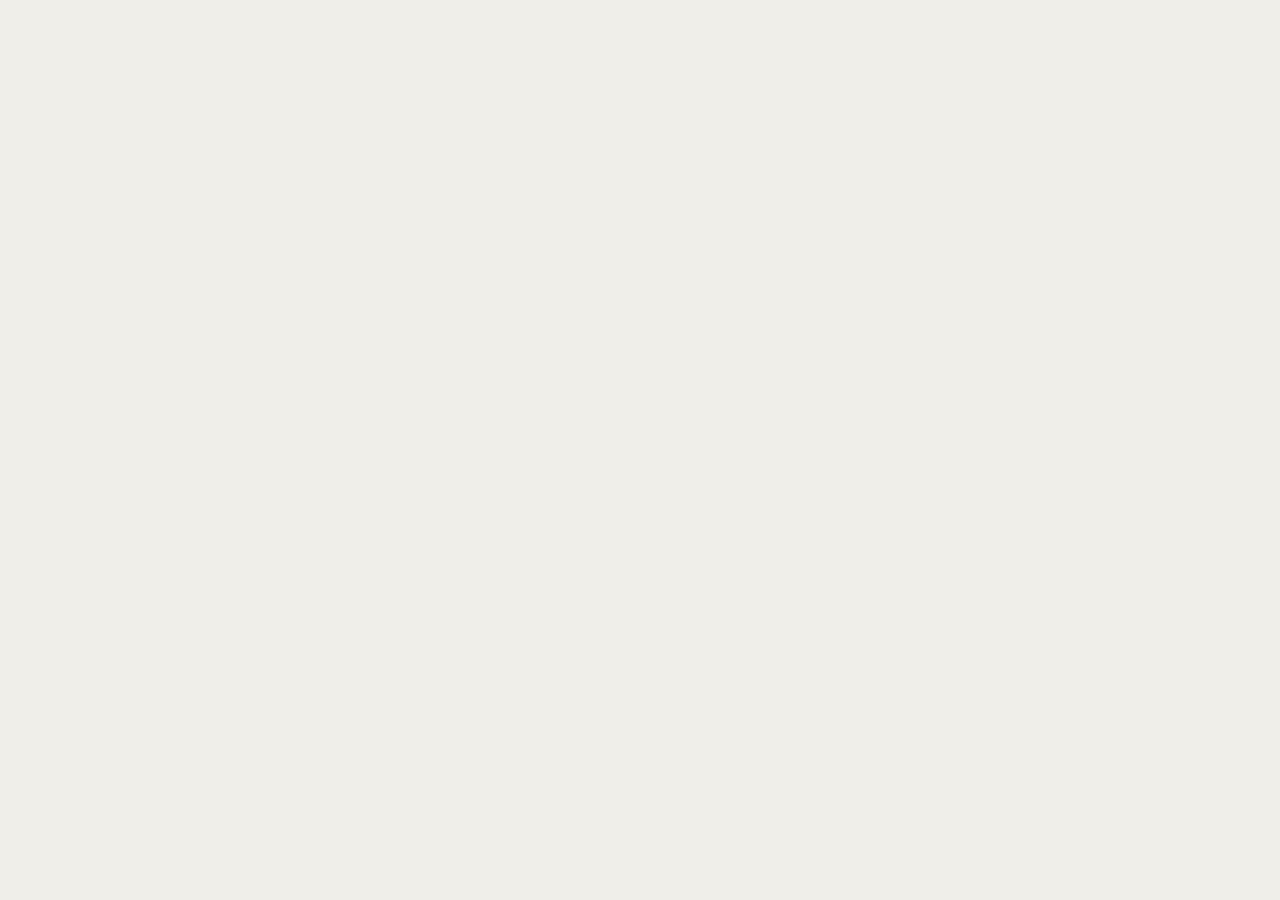
==== léacook/index.html @ 2c18ab05 "Add files via upload" ====
<!doctype html>
<html lang="fr">
<head>
<meta charset="utf-8" />
<meta name="viewport" content="width=device-width, initial-scale=1" />
<title>Léacook — Site complet</title>
<link rel="preconnect" href="https://fonts.googleapis.com" />
<link rel="preconnect" href="https://fonts.gstatic.com" crossorigin />
<link href="https://fonts.googleapis.com/css2?family=Funnel+Display:wght@400;500;700;800&family=Plus+Jakarta+Sans:wght@400;500;600;700;800&family=Bricolage+Grotesque:opsz,wght@12..96,600;12..96,700&display=swap" rel="stylesheet" />
<style>
  html, body { margin: 0; padding: 0; background: #f0eee9; }
  body { font-family: 'Plus Jakarta Sans', system-ui, sans-serif; }
  #root { width: 100vw; height: 100vh; }
</style>
</head>
<body>
<div id="root"></div>

<script src="https://unpkg.com/react@18.3.1/umd/react.development.js" integrity="sha384-hD6/rw4ppMLGNu3tX5cjIb+uRZ7UkRJ6BPkLpg4hAu/6onKUg4lLsHAs9EBPT82L" crossorigin="anonymous"></script>
<script src="https://unpkg.com/react-dom@18.3.1/umd/react-dom.development.js" integrity="sha384-u6aeetuaXnQ38mYT8rp6sbXaQe3NL9t+IBXmnYxwkUI2Hw4bsp2Wvmx4yRQF1uAm" crossorigin="anonymous"></script>
<script src="https://unpkg.com/@babel/standalone@7.29.0/babel.min.js" integrity="sha384-m08KidiNqLdpJqLq95G/LEi8Qvjl/xUYll3QILypMoQ65QorJ9Lvtp2RXYGBFj1y" crossorigin="anonymous"></script>

<script type="text/babel" src="design-canvas.jsx"></script>
<script type="text/babel" src="bonbon-shared.jsx"></script>
<script type="text/babel" src="bonbon-home.jsx"></script>
<script type="text/babel" src="bonbon-carte.jsx"></script>
<script type="text/babel" src="bonbon-detail.jsx"></script>
<script type="text/babel" src="bonbon-order.jsx"></script>
<script type="text/babel" src="bonbon-mobile.jsx"></script>

<script type="text/babel">
function App() {
  return (
    <DesignCanvas>
      <DCSection
        id="desktop"
        title="Site complet — desktop"
        subtitle="4 pages clés du parcours utilisateur. Cliquer l'icône d'expansion pour le plein écran."
      >
        <DCArtboard id="home"   label="01 · Accueil"        width={1280} height={5500}>
          <BonbonHome />
        </DCArtboard>
        <DCArtboard id="carte"  label="02 · La carte"       width={1280} height={2900}>
          <BonbonCarte />
        </DCArtboard>
        <DCArtboard id="detail" label="03 · Détail gâteau"  width={1280} height={2500}>
          <BonbonDetail />
        </DCArtboard>
        <DCArtboard id="order"  label="04 · Commander"      width={1280} height={2000}>
          <BonbonOrder />
        </DCArtboard>
      </DCSection>

      <DCSection
        id="mobile"
        title="Site complet — mobile (390px)"
        subtitle="Mêmes pages, version smartphone"
      >
        <DCArtboard id="m-home"  label="01 · Accueil"     width={390} height={2700}>
          <BonbonHomeMobile />
        </DCArtboard>
        <DCArtboard id="m-carte" label="02 · La carte"    width={390} height={1480}>
          <BonbonCarteMobile />
        </DCArtboard>
        <DCArtboard id="m-order" label="03 · Commander"   width={390} height={1100}>
          <BonbonOrderMobile />
        </DCArtboard>
      </DCSection>
    </DesignCanvas>
  );
}

ReactDOM.createRoot(document.getElementById('root')).render(<App />);
</script>
</body>
</html>
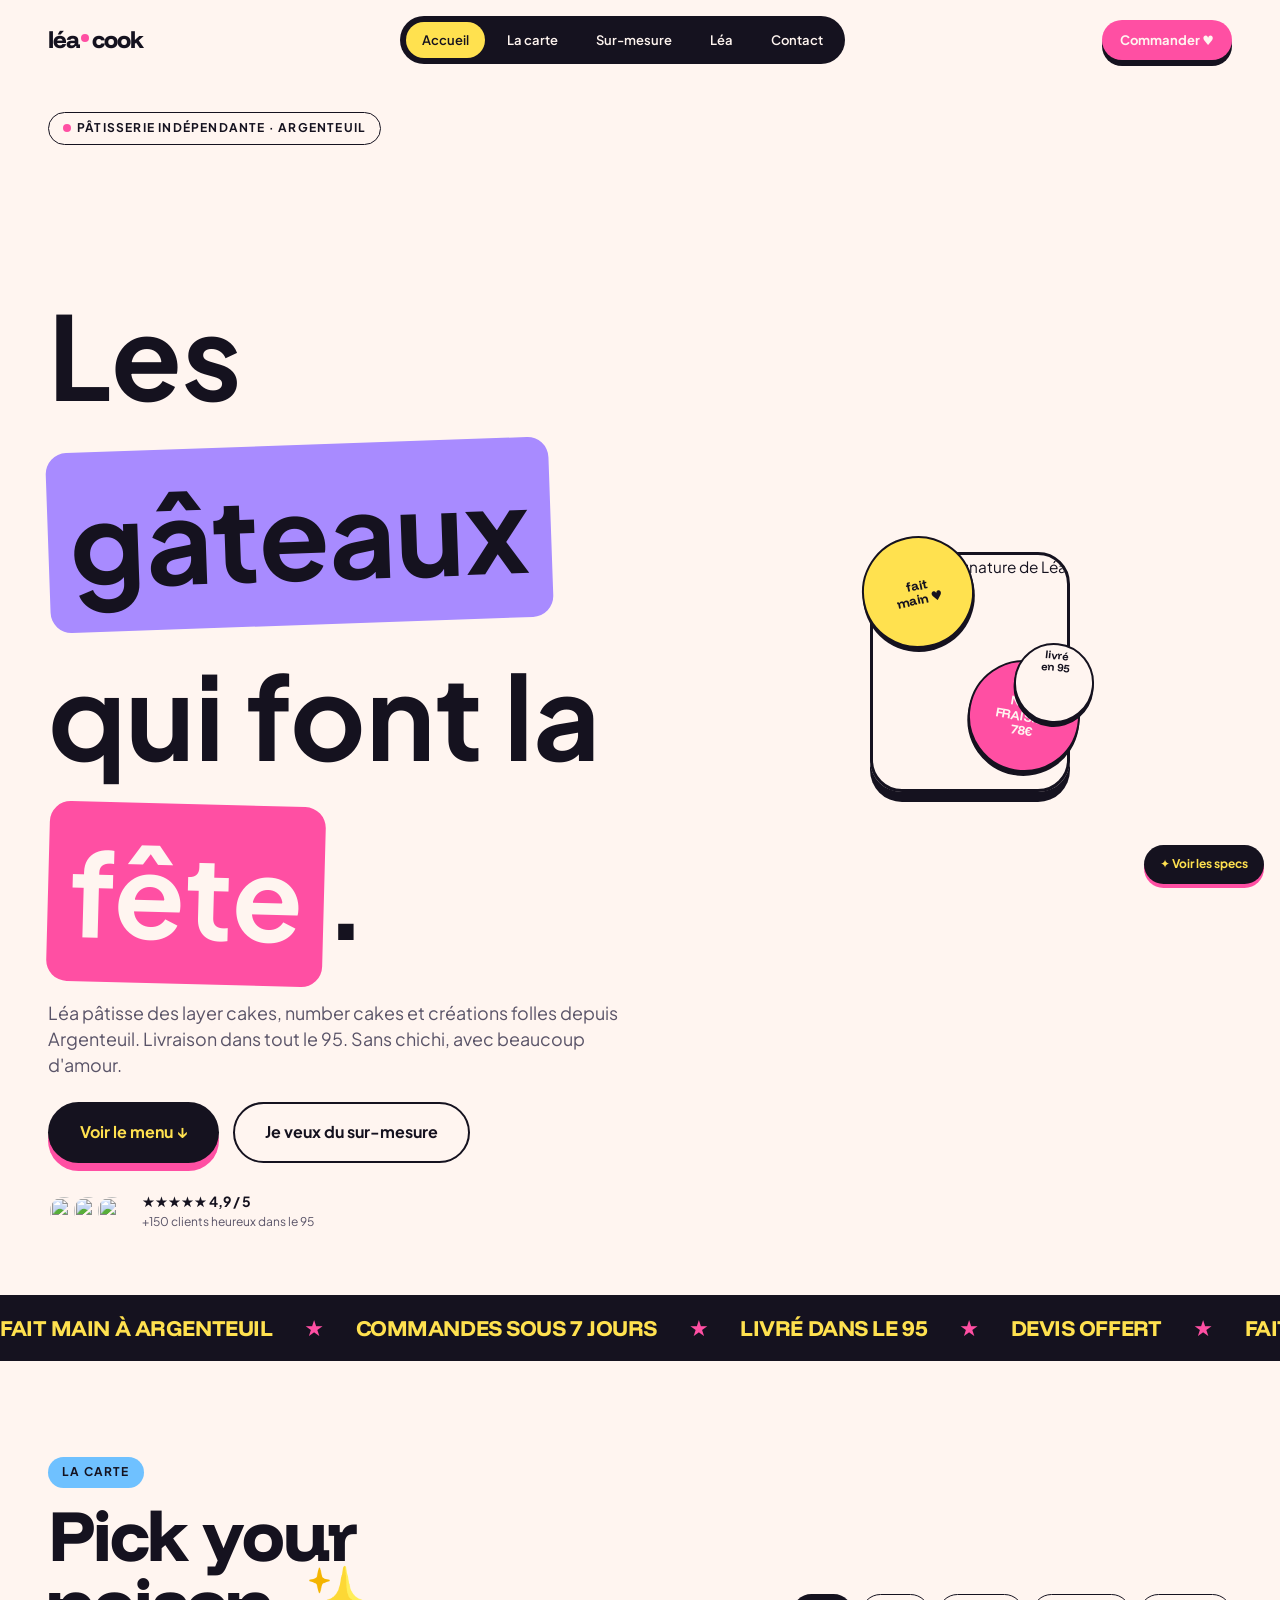
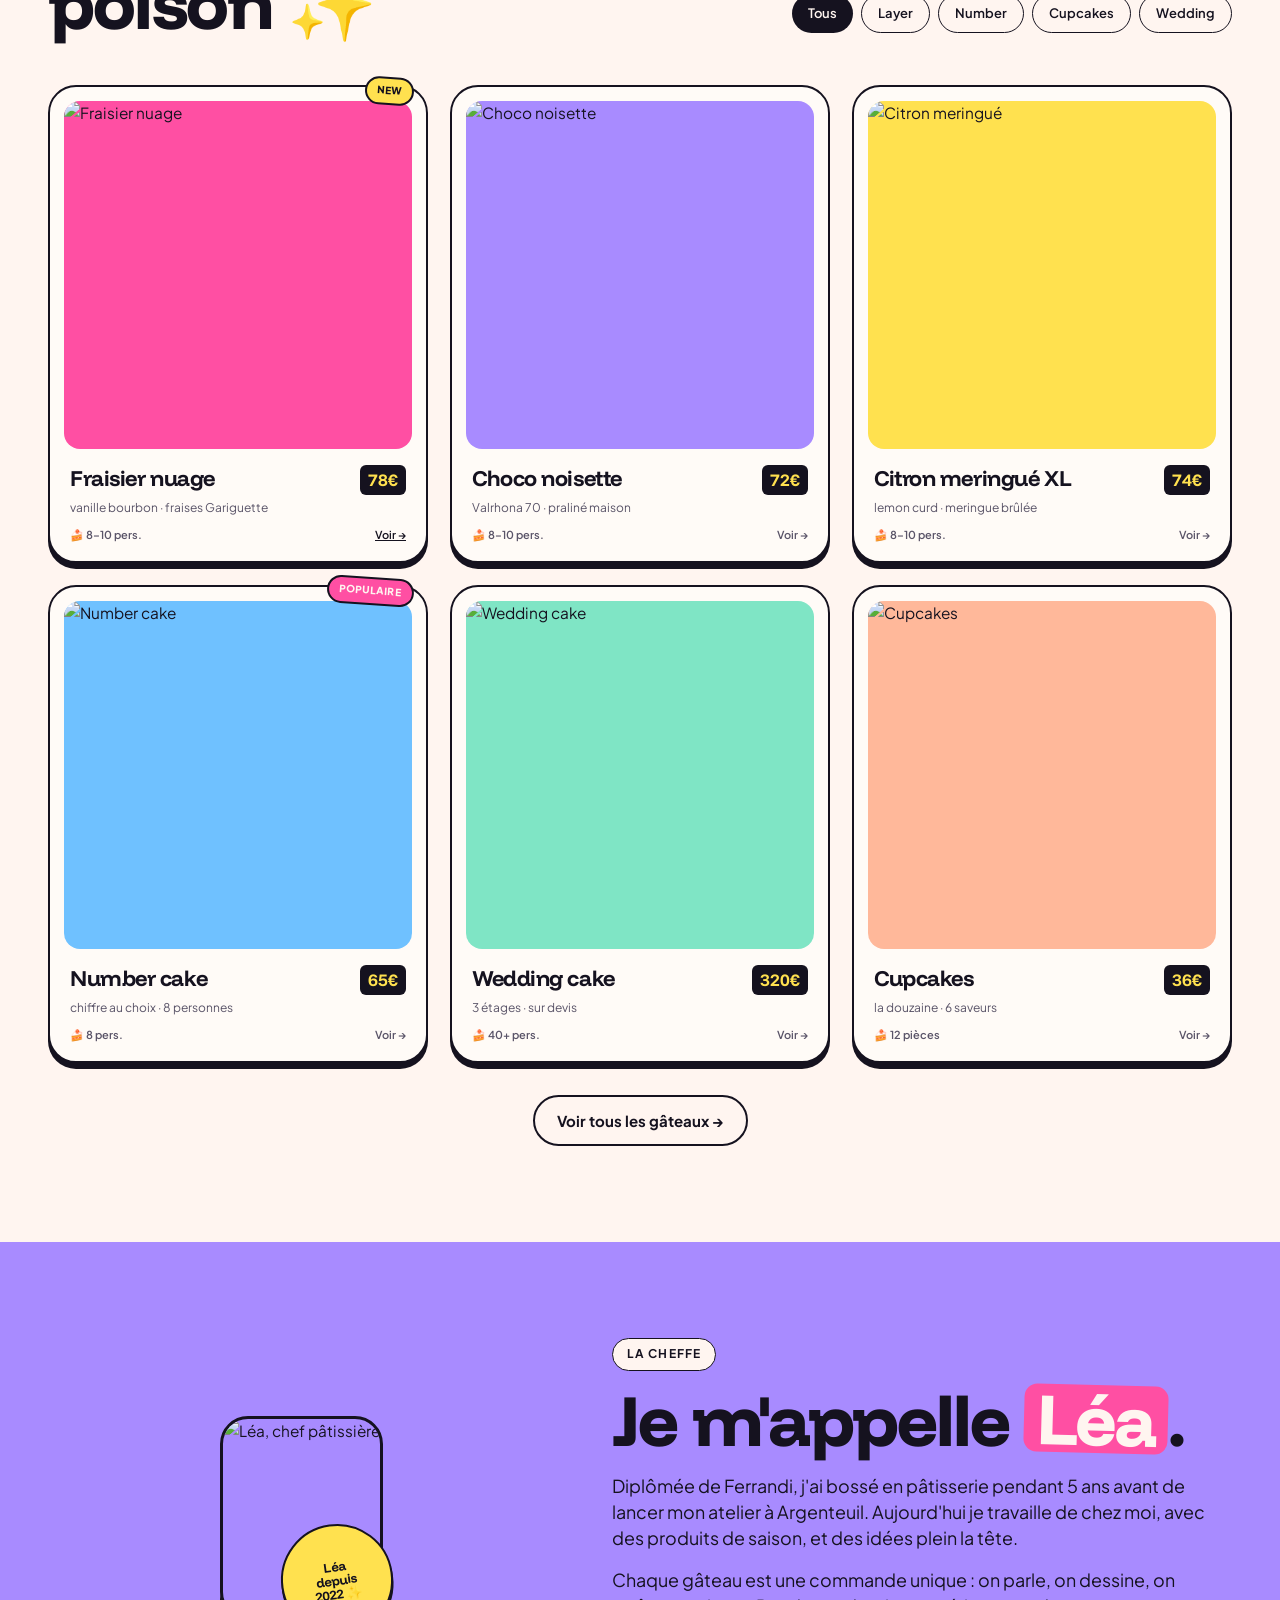
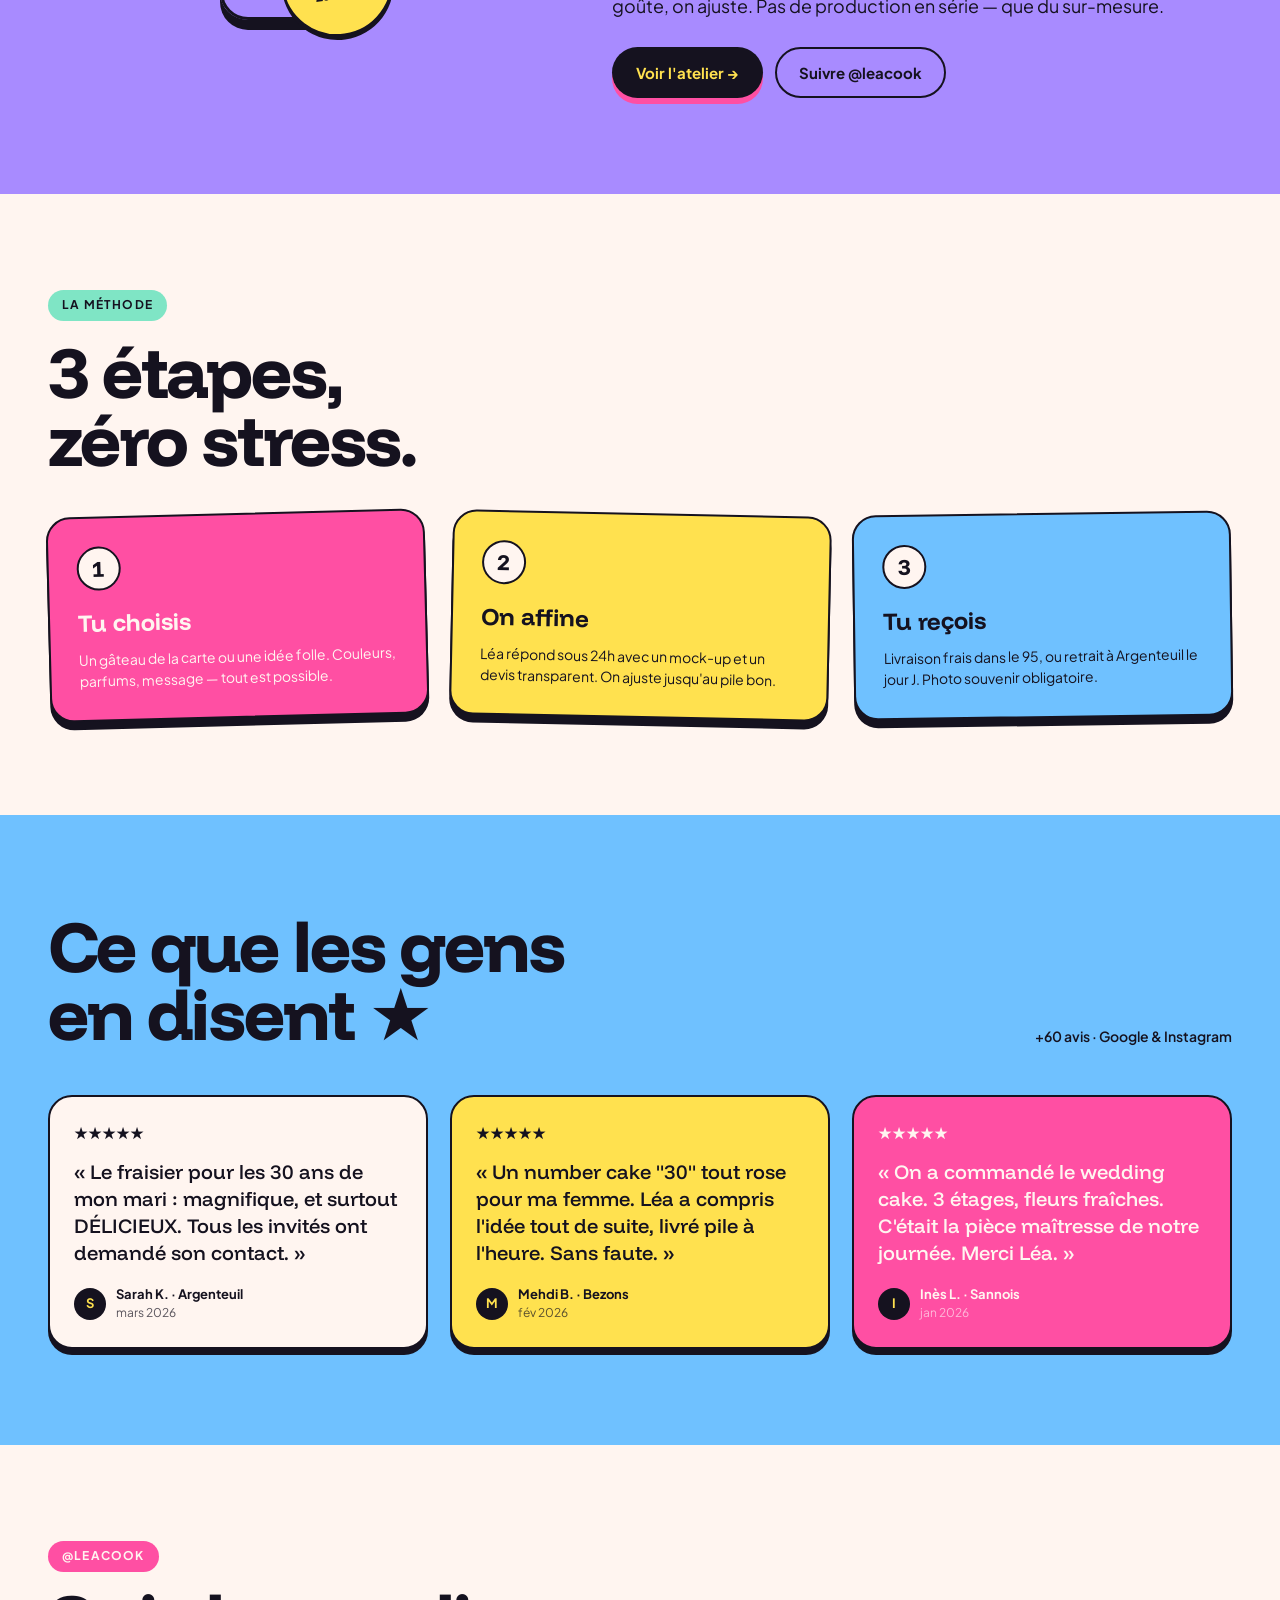
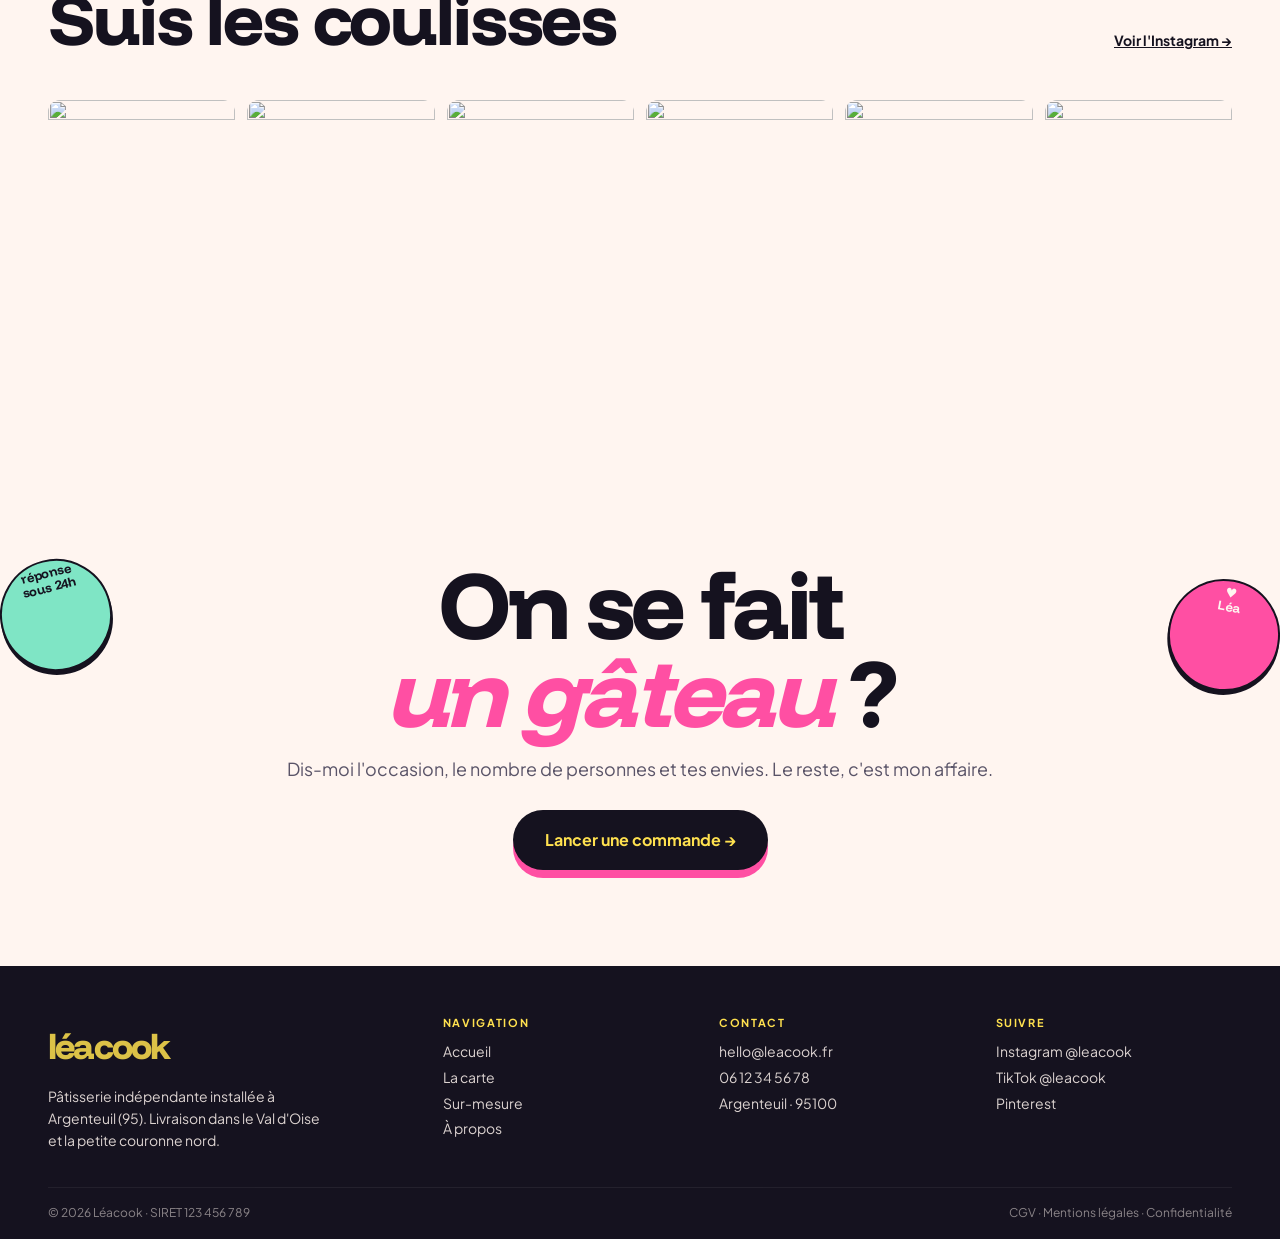
==== commit 70125876: "Add files via upload" ====
--- a/léacook/index.html
+++ b/léacook/index.html
@@ -3,74 +3,363 @@
 <head>
 <meta charset="utf-8" />
 <meta name="viewport" content="width=device-width, initial-scale=1" />
-<title>Léacook — Site complet</title>
+<title>Léacook — Pâtisserie indépendante · Argenteuil 95</title>
+<meta name="description" content="Layer cakes, number cakes et créations sur-mesure. Pâtisserie indépendante à Argenteuil, livraison dans le Val d'Oise." />
 <link rel="preconnect" href="https://fonts.googleapis.com" />
 <link rel="preconnect" href="https://fonts.gstatic.com" crossorigin />
-<link href="https://fonts.googleapis.com/css2?family=Funnel+Display:wght@400;500;700;800&family=Plus+Jakarta+Sans:wght@400;500;600;700;800&family=Bricolage+Grotesque:opsz,wght@12..96,600;12..96,700&display=swap" rel="stylesheet" />
-<style>
-  html, body { margin: 0; padding: 0; background: #f0eee9; }
-  body { font-family: 'Plus Jakarta Sans', system-ui, sans-serif; }
-  #root { width: 100vw; height: 100vh; }
-</style>
+<link href="https://fonts.googleapis.com/css2?family=Funnel+Display:wght@500;700;800&family=Plus+Jakarta+Sans:wght@400;500;600;700;800&display=swap" rel="stylesheet" />
+<link rel="stylesheet" href="styles.css" />
 </head>
 <body>
-<div id="root"></div>
-
-<script src="https://unpkg.com/react@18.3.1/umd/react.development.js" integrity="sha384-hD6/rw4ppMLGNu3tX5cjIb+uRZ7UkRJ6BPkLpg4hAu/6onKUg4lLsHAs9EBPT82L" crossorigin="anonymous"></script>
-<script src="https://unpkg.com/react-dom@18.3.1/umd/react-dom.development.js" integrity="sha384-u6aeetuaXnQ38mYT8rp6sbXaQe3NL9t+IBXmnYxwkUI2Hw4bsp2Wvmx4yRQF1uAm" crossorigin="anonymous"></script>
-<script src="https://unpkg.com/@babel/standalone@7.29.0/babel.min.js" integrity="sha384-m08KidiNqLdpJqLq95G/LEi8Qvjl/xUYll3QILypMoQ65QorJ9Lvtp2RXYGBFj1y" crossorigin="anonymous"></script>
-
-<script type="text/babel" src="design-canvas.jsx"></script>
-<script type="text/babel" src="bonbon-shared.jsx"></script>
-<script type="text/babel" src="bonbon-home.jsx"></script>
-<script type="text/babel" src="bonbon-carte.jsx"></script>
-<script type="text/babel" src="bonbon-detail.jsx"></script>
-<script type="text/babel" src="bonbon-order.jsx"></script>
-<script type="text/babel" src="bonbon-mobile.jsx"></script>
-
-<script type="text/babel">
-function App() {
-  return (
-    <DesignCanvas>
-      <DCSection
-        id="desktop"
-        title="Site complet — desktop"
-        subtitle="4 pages clés du parcours utilisateur. Cliquer l'icône d'expansion pour le plein écran."
-      >
-        <DCArtboard id="home"   label="01 · Accueil"        width={1280} height={5500}>
-          <BonbonHome />
-        </DCArtboard>
-        <DCArtboard id="carte"  label="02 · La carte"       width={1280} height={2900}>
-          <BonbonCarte />
-        </DCArtboard>
-        <DCArtboard id="detail" label="03 · Détail gâteau"  width={1280} height={2500}>
-          <BonbonDetail />
-        </DCArtboard>
-        <DCArtboard id="order"  label="04 · Commander"      width={1280} height={2000}>
-          <BonbonOrder />
-        </DCArtboard>
-      </DCSection>
-
-      <DCSection
-        id="mobile"
-        title="Site complet — mobile (390px)"
-        subtitle="Mêmes pages, version smartphone"
-      >
-        <DCArtboard id="m-home"  label="01 · Accueil"     width={390} height={2700}>
-          <BonbonHomeMobile />
-        </DCArtboard>
-        <DCArtboard id="m-carte" label="02 · La carte"    width={390} height={1480}>
-          <BonbonCarteMobile />
-        </DCArtboard>
-        <DCArtboard id="m-order" label="03 · Commander"   width={390} height={1100}>
-          <BonbonOrderMobile />
-        </DCArtboard>
-      </DCSection>
-    </DesignCanvas>
-  );
-}
-
-ReactDOM.createRoot(document.getElementById('root')).render(<App />);
-</script>
+
+<header class="nav">
+  <a href="index.html" class="logo">léa<span class="dot"></span>cook</a>
+  <nav class="nav-links">
+    <a href="index.html" class="active">Accueil</a>
+    <a href="carte.html">La carte</a>
+    <a href="#sur-mesure">Sur-mesure</a>
+    <a href="#lea">Léa</a>
+    <a href="#contact">Contact</a>
+  </nav>
+  <a href="commander.html" class="btn btn--pink btn--sm nav-cta">Commander ♥</a>
+  <button class="nav-burger" aria-label="Menu">☰</button>
+</header>
+
+<section class="hero">
+  <div class="container">
+    <div class="hero__inner">
+      <div>
+        <span class="pill pill--cream" style="margin-bottom: 24px;">
+          <span class="dot"></span> Pâtisserie indépendante · Argenteuil
+        </span>
+        <h1 class="hero__h1">
+          Les <span class="hl hl--lilac">gâteaux</span><br />
+          qui font la <span class="hl hl--pink">fête</span>.
+        </h1>
+        <p class="lead hero__lead">
+          Léa pâtisse des layer cakes, number cakes et créations folles depuis Argenteuil.
+          Livraison dans tout le 95. Sans chichi, avec beaucoup d'amour.
+        </p>
+        <div class="hero__ctas">
+          <a href="carte.html" class="btn btn--lg">Voir le menu ↓</a>
+          <a href="commander.html" class="btn btn--ghost btn--lg">Je veux du sur-mesure</a>
+        </div>
+        <div class="hero__proof">
+          <div class="hero__proof-pics">
+            <img src="https://images.unsplash.com/photo-1578985545062-69928b1d9587?w=200&h=200&fit=crop&q=80" alt="" />
+            <img src="https://images.unsplash.com/photo-1606890737304-57a1ca8a5b62?w=200&h=200&fit=crop&q=80" alt="" />
+            <img src="https://images.unsplash.com/photo-1599785209707-a456fc1337bb?w=200&h=200&fit=crop&q=80" alt="" />
+          </div>
+          <div>
+            <div style="font-size: 14px; font-weight: 700;">★★★★★ 4,9 / 5</div>
+            <div style="font-size: 12px; color: var(--ink-soft);">+150 clients heureux dans le 95</div>
+          </div>
+        </div>
+      </div>
+
+      <div class="hero__photo-wrap">
+        <img class="hero__photo"
+             src="https://images.unsplash.com/photo-1578985545062-69928b1d9587?w=1200&h=1400&fit=crop&q=80"
+             alt="Gâteau signature de Léa" />
+        <div class="sticker" style="top: -16px; left: -8px; transform: rotate(-12deg);">fait<br />main ♥</div>
+        <div class="sticker sticker--pink" style="bottom: 20px; right: -10px; transform: rotate(10deg);">NEW<br />FRAISIER<br />78€</div>
+        <div class="sticker sticker--cream no-mobile" style="top: 38%; right: -24px; transform: rotate(6deg); width: 80px; height: 80px; font-size: 11px;">livré<br />en 95</div>
+      </div>
+    </div>
+  </div>
+</section>
+
+<div class="marquee">
+  <div class="marquee__track">
+    <span>
+      <span>FAIT MAIN À ARGENTEUIL</span><span class="star">★</span>
+      <span>COMMANDES SOUS 7 JOURS</span><span class="star">★</span>
+      <span>LIVRÉ DANS LE 95</span><span class="star">★</span>
+      <span>DEVIS OFFERT</span><span class="star">★</span>
+    </span>
+    <span aria-hidden="true">
+      <span>FAIT MAIN À ARGENTEUIL</span><span class="star">★</span>
+      <span>COMMANDES SOUS 7 JOURS</span><span class="star">★</span>
+      <span>LIVRÉ DANS LE 95</span><span class="star">★</span>
+      <span>DEVIS OFFERT</span><span class="star">★</span>
+    </span>
+  </div>
+</div>
+
+<section class="section">
+  <div class="container">
+    <div class="section__header">
+      <div>
+        <span class="pill" style="margin-bottom: 12px;">la carte</span>
+        <h2 class="h2">Pick your<br />poison ✨</h2>
+      </div>
+      <div class="chips">
+        <button class="chip chip--active">Tous</button>
+        <button class="chip">Layer</button>
+        <button class="chip">Number</button>
+        <button class="chip">Cupcakes</button>
+        <button class="chip">Wedding</button>
+      </div>
+    </div>
+
+    <div class="grid-cakes">
+      <article class="card">
+        <span class="badge">NEW</span>
+        <img class="card__photo" src="https://images.unsplash.com/photo-1565958011703-44f9829ba187?w=600&h=600&fit=crop&q=80" alt="Fraisier nuage" style="background: var(--pink);" />
+        <div class="card__body">
+          <div class="card__title-row">
+            <h3 class="card__title">Fraisier nuage</h3>
+            <span class="card__price">78€</span>
+          </div>
+          <p class="card__desc">vanille bourbon · fraises Gariguette</p>
+          <div class="card__meta">
+            <span>🍰 8–10 pers.</span>
+            <a href="fraisier.html" style="color: var(--ink); text-decoration: underline;">Voir →</a>
+          </div>
+        </div>
+      </article>
+
+      <article class="card">
+        <img class="card__photo" src="https://images.unsplash.com/photo-1606890737304-57a1ca8a5b62?w=600&h=600&fit=crop&q=80" alt="Choco noisette" style="background: var(--lilac);" />
+        <div class="card__body">
+          <div class="card__title-row">
+            <h3 class="card__title">Choco noisette</h3>
+            <span class="card__price">72€</span>
+          </div>
+          <p class="card__desc">Valrhona 70 · praliné maison</p>
+          <div class="card__meta"><span>🍰 8–10 pers.</span><span>Voir →</span></div>
+        </div>
+      </article>
+
+      <article class="card">
+        <img class="card__photo" src="https://images.unsplash.com/photo-1571115177098-24ec42ed204d?w=600&h=600&fit=crop&q=80" alt="Citron meringué" style="background: var(--lemon);" />
+        <div class="card__body">
+          <div class="card__title-row">
+            <h3 class="card__title">Citron meringué XL</h3>
+            <span class="card__price">74€</span>
+          </div>
+          <p class="card__desc">lemon curd · meringue brûlée</p>
+          <div class="card__meta"><span>🍰 8–10 pers.</span><span>Voir →</span></div>
+        </div>
+      </article>
+
+      <article class="card">
+        <span class="badge badge--pink">POPULAIRE</span>
+        <img class="card__photo" src="https://images.unsplash.com/photo-1535254973040-607b474cb50d?w=600&h=600&fit=crop&q=80" alt="Number cake" style="background: var(--sky);" />
+        <div class="card__body">
+          <div class="card__title-row">
+            <h3 class="card__title">Number cake</h3>
+            <span class="card__price">65€</span>
+          </div>
+          <p class="card__desc">chiffre au choix · 8 personnes</p>
+          <div class="card__meta"><span>🍰 8 pers.</span><span>Voir →</span></div>
+        </div>
+      </article>
+
+      <article class="card">
+        <img class="card__photo" src="https://images.unsplash.com/photo-1557925923-cd4648e211a0?w=600&h=600&fit=crop&q=80" alt="Wedding cake" style="background: var(--mint);" />
+        <div class="card__body">
+          <div class="card__title-row">
+            <h3 class="card__title">Wedding cake</h3>
+            <span class="card__price">320€</span>
+          </div>
+          <p class="card__desc">3 étages · sur devis</p>
+          <div class="card__meta"><span>🍰 40+ pers.</span><span>Voir →</span></div>
+        </div>
+      </article>
+
+      <article class="card">
+        <img class="card__photo" src="https://images.unsplash.com/photo-1599785209707-a456fc1337bb?w=600&h=600&fit=crop&q=80" alt="Cupcakes" style="background: var(--peach);" />
+        <div class="card__body">
+          <div class="card__title-row">
+            <h3 class="card__title">Cupcakes</h3>
+            <span class="card__price">36€</span>
+          </div>
+          <p class="card__desc">la douzaine · 6 saveurs</p>
+          <div class="card__meta"><span>🍰 12 pièces</span><span>Voir →</span></div>
+        </div>
+      </article>
+    </div>
+
+    <div class="center" style="margin-top: 32px;">
+      <a href="carte.html" class="btn btn--ghost">Voir tous les gâteaux →</a>
+    </div>
+  </div>
+</section>
+
+<section class="section section--lilac" id="lea">
+  <div class="container">
+    <div class="about">
+      <div class="about__photo-wrap">
+        <img class="about__photo"
+             src="https://images.unsplash.com/photo-1607478900766-efe13248b125?w=900&h=1100&fit=crop&q=80"
+             alt="Léa, chef pâtissière" />
+        <div class="sticker" style="bottom: -16px; right: -10px; transform: rotate(-8deg);">Léa<br />depuis<br />2022 ✨</div>
+      </div>
+      <div>
+        <span class="pill pill--cream" style="margin-bottom: 14px;">la cheffe</span>
+        <h2 class="h2" style="margin-bottom: 20px;">
+          Je m'appelle <span class="hl hl--pink">Léa</span>.
+        </h2>
+        <p class="lead" style="color: var(--ink); margin-bottom: 16px;">
+          Diplômée de Ferrandi, j'ai bossé en pâtisserie pendant 5 ans avant de
+          lancer mon atelier à Argenteuil. Aujourd'hui je travaille de chez moi,
+          avec des produits de saison, et des idées plein la tête.
+        </p>
+        <p class="lead" style="color: var(--ink); margin-bottom: 28px;">
+          Chaque gâteau est une commande unique : on parle, on dessine, on goûte,
+          on ajuste. Pas de production en série — que du sur-mesure.
+        </p>
+        <div class="flex gap-3" style="flex-wrap: wrap;">
+          <a href="#" class="btn">Voir l'atelier →</a>
+          <a href="#" class="btn btn--ghost">Suivre @leacook</a>
+        </div>
+      </div>
+    </div>
+  </div>
+</section>
+
+<section class="section" id="sur-mesure">
+  <div class="container">
+    <span class="pill pill--mint" style="margin-bottom: 16px;">la méthode</span>
+    <h2 class="h2" style="margin-bottom: 40px;">3 étapes,<br />zéro stress.</h2>
+    <div class="steps">
+      <div class="step">
+        <div class="step__num">1</div>
+        <h3 class="step__title">Tu choisis</h3>
+        <p class="step__desc">Un gâteau de la carte ou une idée folle. Couleurs, parfums, message — tout est possible.</p>
+      </div>
+      <div class="step step--lemon">
+        <div class="step__num">2</div>
+        <h3 class="step__title">On affine</h3>
+        <p class="step__desc">Léa répond sous 24h avec un mock-up et un devis transparent. On ajuste jusqu'au pile bon.</p>
+      </div>
+      <div class="step step--sky">
+        <div class="step__num">3</div>
+        <h3 class="step__title">Tu reçois</h3>
+        <p class="step__desc">Livraison frais dans le 95, ou retrait à Argenteuil le jour J. Photo souvenir obligatoire.</p>
+      </div>
+    </div>
+  </div>
+</section>
+
+<section class="section section--sky">
+  <div class="container">
+    <div class="section__header">
+      <h2 class="h2">Ce que les gens<br />en disent ★</h2>
+      <div style="font-size: 14px; font-weight: 600;">+60 avis · Google & Instagram</div>
+    </div>
+    <div class="reviews">
+      <div class="review">
+        <div class="review__stars">★★★★★</div>
+        <p class="review__text">« Le fraisier pour les 30 ans de mon mari : magnifique, et surtout DÉLICIEUX. Tous les invités ont demandé son contact. »</p>
+        <div class="review__author">
+          <div class="review__avatar">S</div>
+          <div>
+            <div class="review__name">Sarah K. · Argenteuil</div>
+            <div class="review__date">mars 2026</div>
+          </div>
+        </div>
+      </div>
+      <div class="review review--lemon">
+        <div class="review__stars">★★★★★</div>
+        <p class="review__text">« Un number cake "30" tout rose pour ma femme. Léa a compris l'idée tout de suite, livré pile à l'heure. Sans faute. »</p>
+        <div class="review__author">
+          <div class="review__avatar">M</div>
+          <div>
+            <div class="review__name">Mehdi B. · Bezons</div>
+            <div class="review__date">fév 2026</div>
+          </div>
+        </div>
+      </div>
+      <div class="review review--pink">
+        <div class="review__stars">★★★★★</div>
+        <p class="review__text">« On a commandé le wedding cake. 3 étages, fleurs fraîches. C'était la pièce maîtresse de notre journée. Merci Léa. »</p>
+        <div class="review__author">
+          <div class="review__avatar">I</div>
+          <div>
+            <div class="review__name">Inès L. · Sannois</div>
+            <div class="review__date" style="color: rgba(255,255,255,0.85);">jan 2026</div>
+          </div>
+        </div>
+      </div>
+    </div>
+  </div>
+</section>
+
+<section class="section">
+  <div class="container">
+    <div class="section__header">
+      <div>
+        <span class="pill pill--pink" style="margin-bottom: 12px;">@leacook</span>
+        <h2 class="h2">Suis les coulisses</h2>
+      </div>
+      <a href="#" style="font-size: 14px; font-weight: 700; text-decoration: underline; color: var(--ink);">Voir l'Instagram →</a>
+    </div>
+    <div class="insta-grid">
+      <img src="https://images.unsplash.com/photo-1565958011703-44f9829ba187?w=500&h=500&fit=crop&q=80" alt="" />
+      <img src="https://images.unsplash.com/photo-1606890737304-57a1ca8a5b62?w=500&h=500&fit=crop&q=80" alt="" />
+      <img src="https://images.unsplash.com/photo-1542826438-bd32f43d626f?w=500&h=500&fit=crop&q=80" alt="" />
+      <img src="https://images.unsplash.com/photo-1599785209707-a456fc1337bb?w=500&h=500&fit=crop&q=80" alt="" />
+      <img src="https://images.unsplash.com/photo-1535254973040-607b474cb50d?w=500&h=500&fit=crop&q=80" alt="" />
+      <img src="https://images.unsplash.com/photo-1486427944299-d1955d23e34d?w=500&h=500&fit=crop&q=80" alt="" />
+    </div>
+  </div>
+</section>
+
+<section class="section" id="contact">
+  <div class="container center" style="position: relative;">
+    <div class="sticker sticker--mint no-mobile" style="top: 0; left: 0; transform: rotate(-14deg);">réponse<br />sous 24h</div>
+    <div class="sticker sticker--pink no-mobile" style="top: 20px; right: 0; transform: rotate(10deg);">♥<br />Léa</div>
+    <h2 class="display" style="font-size: var(--fs-display); margin-bottom: 20px;">
+      On se fait<br />
+      <span style="font-style: italic; color: var(--pink);">un gâteau</span> ?
+    </h2>
+    <p class="lead" style="margin: 0 auto 28px;">
+      Dis-moi l'occasion, le nombre de personnes et tes envies. Le reste, c'est mon affaire.
+    </p>
+    <a href="commander.html" class="btn btn--lg">Lancer une commande →</a>
+  </div>
+</section>
+
+<footer class="footer">
+  <div class="footer__grid">
+    <div class="footer__col">
+      <a class="logo" style="color: var(--lemon); font-size: 36px;">léa<span class="dot"></span>cook</a>
+      <p style="margin-top: 12px; max-width: 280px;">
+        Pâtisserie indépendante installée à Argenteuil (95).
+        Livraison dans le Val d'Oise et la petite couronne nord.
+      </p>
+    </div>
+    <div class="footer__col">
+      <h4>Navigation</h4>
+      <a href="index.html">Accueil</a>
+      <a href="carte.html">La carte</a>
+      <a href="#sur-mesure">Sur-mesure</a>
+      <a href="#lea">À propos</a>
+    </div>
+    <div class="footer__col">
+      <h4>Contact</h4>
+      <p>hello@leacook.fr</p>
+      <p>06 12 34 56 78</p>
+      <p>Argenteuil · 95100</p>
+    </div>
+    <div class="footer__col">
+      <h4>Suivre</h4>
+      <a href="#">Instagram @leacook</a>
+      <a href="#">TikTok @leacook</a>
+      <a href="#">Pinterest</a>
+    </div>
+  </div>
+  <div class="footer__bottom">
+    <span>© 2026 Léacook · SIRET 123 456 789</span>
+    <span>CGV · Mentions légales · Confidentialité</span>
+  </div>
+</footer>
+
+<a href="specs.html" class="specs-ribbon" title="Voir les maquettes desktop / mobile détaillées">
+  ✦ Voir les specs
+</a>
+
 </body>
 </html>
--- a/léacook/styles.css
+++ b/léacook/styles.css
@@ -0,0 +1,501 @@
+/* =========================================================
+   Léacook — design system (Bonbon)
+   Mobile-first · breakpoints 640 / 1024 / 1280
+   ========================================================= */
+
+:root {
+  /* Couleurs */
+  --pink: #FF4FA3;
+  --lilac: #A88BFF;
+  --lemon: #FFE14F;
+  --sky: #6FC1FF;
+  --mint: #7FE5C5;
+  --peach: #FFB89A;
+  --cream: #FFF5F0;
+  --paper: #FFFBF7;
+  --ink: #15121F;
+  --ink-soft: #5A5468;
+
+  /* Type */
+  --font-display: 'Funnel Display', 'Bricolage Grotesque', system-ui, sans-serif;
+  --font-body: 'Plus Jakarta Sans', system-ui, sans-serif;
+
+  /* Espacement fluide */
+  --pad-x: clamp(18px, 4vw, 48px);
+  --gap-section: clamp(48px, 8vw, 96px);
+
+  /* Tailles type fluides */
+  --fs-h1: clamp(48px, 10vw, 116px);
+  --fs-h2: clamp(36px, 6vw, 72px);
+  --fs-h3: clamp(22px, 2.4vw, 30px);
+  --fs-display: clamp(48px, 9vw, 96px);
+  --fs-body: clamp(15px, 1.2vw, 17px);
+  --fs-body-lg: clamp(16px, 1.4vw, 20px);
+
+  /* Container */
+  --container: 1280px;
+
+  /* Shadow durs */
+  --sh-2: 0 4px 0 var(--ink);
+  --sh-3: 0 6px 0 var(--ink);
+  --sh-4: 0 8px 0 var(--ink);
+}
+
+* { box-sizing: border-box; }
+
+html, body {
+  margin: 0;
+  padding: 0;
+  background: var(--cream);
+  color: var(--ink);
+  font-family: var(--font-body);
+  font-size: var(--fs-body);
+  line-height: 1.55;
+  -webkit-font-smoothing: antialiased;
+}
+
+body { overflow-x: hidden; }
+img { max-width: 100%; display: block; }
+a { color: inherit; }
+button { font: inherit; cursor: pointer; }
+
+.container {
+  max-width: var(--container);
+  margin: 0 auto;
+  padding: 0 var(--pad-x);
+}
+
+/* ---------- Type helpers ---------- */
+.display { font-family: var(--font-display); font-weight: 800; letter-spacing: -0.04em; line-height: 0.92; }
+.h1 { font-family: var(--font-display); font-weight: 800; font-size: var(--fs-h1); line-height: 0.9; letter-spacing: -0.035em; margin: 0; }
+.h2 { font-family: var(--font-display); font-weight: 800; font-size: var(--fs-h2); line-height: 0.95; letter-spacing: -0.03em; margin: 0; }
+.h3 { font-family: var(--font-display); font-weight: 700; font-size: var(--fs-h3); line-height: 1.05; letter-spacing: -0.015em; margin: 0; }
+.lead { font-size: var(--fs-body-lg); line-height: 1.45; color: var(--ink-soft); margin: 0; max-width: 56ch; }
+
+/* Mots highlightés */
+.hl { display: inline-block; padding: 0 0.18em; border-radius: 0.18em; }
+.hl--pink { background: var(--pink); color: var(--cream); transform: rotate(1.5deg); }
+.hl--lilac { background: var(--lilac); transform: rotate(-2deg); }
+.hl--lemon { background: var(--lemon); transform: rotate(-1.5deg); }
+.hl--mint { background: var(--mint); }
+
+/* ---------- Pill / Badge ---------- */
+.pill {
+  display: inline-flex; align-items: center; gap: 6px;
+  padding: 6px 14px; border-radius: 999px;
+  font-size: 12px; font-weight: 700;
+  text-transform: uppercase; letter-spacing: 0.1em;
+  background: var(--sky); color: var(--ink);
+}
+.pill--lilac { background: var(--lilac); }
+.pill--lemon { background: var(--lemon); }
+.pill--mint { background: var(--mint); }
+.pill--cream { background: var(--cream); border: 1.5px solid var(--ink); }
+.pill--pink { background: var(--pink); color: var(--cream); }
+
+.pill .dot { width: 8px; height: 8px; border-radius: 50%; background: var(--pink); }
+
+/* ---------- Buttons ---------- */
+.btn {
+  display: inline-flex; align-items: center; justify-content: center; gap: 6px;
+  background: var(--ink); color: var(--lemon); border: none;
+  padding: 14px 24px; border-radius: 999px;
+  font-family: var(--font-body); font-weight: 700; font-size: 15px;
+  box-shadow: 0 6px 0 var(--pink);
+  transition: transform .12s, box-shadow .12s;
+  text-decoration: none;
+  white-space: nowrap;
+}
+.btn:hover { transform: translateY(-2px); box-shadow: 0 8px 0 var(--pink); }
+.btn:active { transform: translateY(2px); box-shadow: 0 2px 0 var(--pink); }
+
+.btn--lg { padding: 18px 32px; font-size: 16px; box-shadow: 0 8px 0 var(--pink); }
+.btn--sm { padding: 10px 18px; font-size: 13px; box-shadow: 0 4px 0 var(--pink); }
+
+.btn--pink { background: var(--pink); color: var(--cream); box-shadow: 0 6px 0 var(--ink); }
+.btn--pink:hover { box-shadow: 0 8px 0 var(--ink); }
+.btn--lemon { background: var(--lemon); color: var(--ink); box-shadow: 0 6px 0 var(--ink); }
+
+.btn--ghost {
+  background: transparent; color: var(--ink);
+  border: 2px solid var(--ink); box-shadow: none;
+  padding: 12px 22px;
+}
+.btn--ghost:hover { background: var(--ink); color: var(--cream); transform: none; }
+.btn--ghost.btn--lg { padding: 16px 30px; }
+
+.btn--full { width: 100%; }
+
+/* ---------- Nav ---------- */
+.nav {
+  display: flex; align-items: center; justify-content: space-between;
+  padding: 16px var(--pad-x);
+  position: sticky; top: 0; z-index: 50;
+  background: var(--cream);
+}
+
+.logo {
+  font-family: var(--font-display); font-weight: 800;
+  font-size: 24px; letter-spacing: -0.05em;
+  display: inline-flex; align-items: center; gap: 3px;
+  text-decoration: none; color: var(--ink);
+}
+.logo .dot {
+  width: 8px; height: 8px; border-radius: 50%;
+  background: var(--pink); margin-bottom: 4px;
+}
+
+.nav-links {
+  display: none; /* hidden on mobile */
+  gap: 6px;
+  background: var(--ink); padding: 6px; border-radius: 999px;
+}
+.nav-links a {
+  padding: 8px 16px; border-radius: 999px;
+  font-size: 13px; font-weight: 600; color: var(--cream);
+  text-decoration: none; transition: background .15s;
+}
+.nav-links a.active { background: var(--lemon); color: var(--ink); }
+.nav-links a:hover:not(.active) { background: rgba(255,255,255,0.12); }
+
+.nav-burger {
+  width: 42px; height: 42px; border-radius: 50%;
+  background: var(--lemon); border: 2px solid var(--ink);
+  font-size: 18px; display: grid; place-items: center;
+}
+.nav-cta { display: none; }
+
+@media (min-width: 1024px) {
+  .nav-links { display: inline-flex; }
+  .nav-burger { display: none; }
+  .nav-cta { display: inline-flex; }
+}
+
+/* ---------- Marquee ---------- */
+.marquee {
+  background: var(--ink); color: var(--lemon);
+  padding: 16px 0; overflow: hidden;
+  font-family: var(--font-display); font-weight: 800;
+  font-size: clamp(16px, 2vw, 22px); letter-spacing: -0.02em;
+  white-space: nowrap;
+}
+.marquee__track {
+  display: inline-flex; gap: 32px;
+  animation: marquee 30s linear infinite;
+}
+.marquee__track > span { display: inline-flex; align-items: center; gap: 32px; }
+.marquee .star { color: var(--pink); }
+@keyframes marquee { from { transform: translateX(0); } to { transform: translateX(-50%); } }
+
+/* ---------- Cards (gâteaux) ---------- */
+.card {
+  background: var(--paper);
+  border: 2px solid var(--ink); border-radius: 24px;
+  padding: 12px; position: relative;
+  box-shadow: var(--sh-3);
+  transition: transform .15s, box-shadow .15s;
+}
+.card:hover { transform: translateY(-3px); box-shadow: var(--sh-4); }
+.card__photo {
+  width: 100%; aspect-ratio: 1 / 1;
+  border-radius: 16px; object-fit: cover;
+  background: var(--pink);
+  border: 0;
+}
+.card__body { padding: 12px 6px 4px; }
+.card__title-row {
+  display: flex; justify-content: space-between; align-items: baseline; gap: 8px;
+}
+.card__title {
+  font-family: var(--font-display); font-weight: 700;
+  font-size: 18px; letter-spacing: -0.02em; margin: 0;
+}
+.card__price {
+  font-family: var(--font-display); font-weight: 700; font-size: 16px;
+  background: var(--ink); color: var(--lemon);
+  padding: 2px 8px; border-radius: 6px; flex-shrink: 0;
+}
+.card__desc {
+  font-size: 12px; color: var(--ink-soft);
+  margin: 4px 0 0;
+}
+.card__meta {
+  display: flex; justify-content: space-between; align-items: center;
+  margin-top: 8px; font-size: 11px; color: var(--ink-soft); font-weight: 600;
+}
+
+.badge {
+  position: absolute; top: -10px; right: 12px; z-index: 2;
+  background: var(--lemon); color: var(--ink);
+  padding: 4px 10px; border-radius: 999px;
+  font-size: 10px; font-weight: 800; letter-spacing: 0.08em;
+  border: 2px solid var(--ink);
+  transform: rotate(4deg);
+}
+.badge--pink { background: var(--pink); color: var(--cream); }
+
+@media (min-width: 640px) {
+  .card__title { font-size: 20px; }
+  .card__price { font-size: 17px; }
+}
+@media (min-width: 1024px) {
+  .card { padding: 14px; border-radius: 28px; }
+  .card__title { font-size: 22px; }
+}
+
+/* ---------- Grilles ---------- */
+.grid-cakes {
+  display: grid; gap: 14px;
+  grid-template-columns: repeat(2, 1fr);
+}
+@media (min-width: 640px) { .grid-cakes { gap: 18px; } }
+@media (min-width: 1024px) {
+  .grid-cakes { grid-template-columns: repeat(3, 1fr); gap: 22px; }
+  .grid-cakes--4 { grid-template-columns: repeat(4, 1fr); }
+}
+
+/* ---------- Sticker (badge circulaire) ---------- */
+.sticker {
+  position: absolute; z-index: 3;
+  width: 80px; height: 80px; border-radius: 50%;
+  background: var(--lemon); color: var(--ink);
+  display: grid; place-items: center; text-align: center;
+  font-family: var(--font-display); font-weight: 700;
+  font-size: 11px; line-height: 1.1;
+  border: 2.5px solid var(--ink);
+  box-shadow: 0 4px 0 var(--ink);
+  padding: 4px;
+}
+@media (min-width: 640px) {
+  .sticker { width: 96px; height: 96px; font-size: 12px; }
+}
+@media (min-width: 1024px) {
+  .sticker { width: 112px; height: 112px; font-size: 13px; }
+}
+.sticker--pink { background: var(--pink); color: var(--cream); }
+.sticker--mint { background: var(--mint); }
+.sticker--cream { background: var(--cream); }
+
+/* ---------- HERO ---------- */
+.hero {
+  padding: 16px 0 32px;
+}
+.hero__inner {
+  display: grid; gap: 32px;
+  grid-template-columns: 1fr;
+  align-items: center;
+}
+.hero__photo-wrap {
+  position: relative; max-width: 540px; margin: 0 auto;
+}
+.hero__photo {
+  width: 100%; aspect-ratio: 4 / 5;
+  object-fit: cover; border-radius: 24px;
+  border: 3px solid var(--ink);
+  box-shadow: 0 8px 0 var(--ink);
+}
+.hero__h1 { font-size: var(--fs-h1); margin-bottom: 16px; }
+.hero__lead { margin-bottom: 24px; }
+.hero__ctas { display: flex; gap: 10px; flex-wrap: wrap; }
+.hero__proof {
+  display: flex; align-items: center; gap: 14px; margin-top: 28px;
+}
+.hero__proof-pics { display: flex; }
+.hero__proof-pics img {
+  width: 32px; height: 32px; border-radius: 50%;
+  object-fit: cover; border: 2px solid var(--cream);
+  margin-left: -8px;
+}
+.hero__proof-pics img:first-child { margin-left: 0; }
+
+@media (min-width: 1024px) {
+  .hero { padding: 32px 0 64px; }
+  .hero__inner { grid-template-columns: 1.15fr 1fr; gap: 56px; }
+  .hero__photo-wrap { max-width: none; }
+  .hero__photo { aspect-ratio: 5 / 6; border-radius: 32px; box-shadow: 0 10px 0 var(--ink); }
+  .hero__ctas { gap: 14px; }
+}
+
+/* ---------- Section générique ---------- */
+.section { padding: var(--gap-section) 0; }
+.section--lilac { background: var(--lilac); }
+.section--sky { background: var(--sky); }
+.section--pink { background: var(--pink); color: var(--cream); }
+
+.section__header {
+  display: flex; flex-direction: column; gap: 16px;
+  margin-bottom: 32px;
+}
+@media (min-width: 1024px) {
+  .section__header {
+    flex-direction: row; align-items: flex-end; justify-content: space-between;
+    margin-bottom: 48px;
+  }
+}
+
+/* ---------- Filtres ---------- */
+.chips { display: flex; gap: 8px; overflow-x: auto; padding-bottom: 4px; }
+.chips::-webkit-scrollbar { display: none; }
+.chip {
+  flex-shrink: 0;
+  padding: 8px 16px; border-radius: 999px;
+  background: transparent; color: var(--ink);
+  border: 1.5px solid var(--ink);
+  font-family: var(--font-body); font-size: 13px; font-weight: 600;
+}
+.chip--active { background: var(--ink); color: var(--cream); border: none; padding: 9.5px 16px; }
+
+/* ---------- Process / Steps ---------- */
+.steps { display: grid; gap: 20px; grid-template-columns: 1fr; }
+.step {
+  background: var(--pink); color: var(--cream);
+  border: 2.5px solid var(--ink); border-radius: 24px;
+  padding: 24px; box-shadow: var(--sh-4);
+}
+.step--lemon { background: var(--lemon); color: var(--ink); }
+.step--sky { background: var(--sky); color: var(--ink); }
+.step__num {
+  width: 44px; height: 44px; border-radius: 50%;
+  background: var(--cream); color: var(--ink);
+  border: 2px solid var(--ink);
+  display: grid; place-items: center;
+  font-family: var(--font-display); font-weight: 800; font-size: 22px;
+  margin-bottom: 14px;
+}
+.step__title { font-family: var(--font-display); font-weight: 700; font-size: 24px; margin: 0 0 8px; }
+.step__desc { margin: 0; font-size: 14px; line-height: 1.5; }
+@media (min-width: 768px) {
+  .steps { grid-template-columns: repeat(3, 1fr); gap: 24px; }
+  .step { padding: 28px; }
+}
+@media (min-width: 1024px) {
+  .step:nth-child(1) { transform: rotate(-1.5deg); }
+  .step:nth-child(2) { transform: rotate(1.2deg); }
+  .step:nth-child(3) { transform: rotate(-0.8deg); }
+}
+
+/* ---------- À propos ---------- */
+.about { display: grid; gap: 32px; align-items: center; grid-template-columns: 1fr; }
+.about__photo-wrap { position: relative; max-width: 480px; margin: 0 auto; }
+.about__photo {
+  width: 100%; aspect-ratio: 4/5; object-fit: cover;
+  border-radius: 24px; border: 3px solid var(--ink);
+  box-shadow: 0 8px 0 var(--ink);
+}
+@media (min-width: 1024px) {
+  .about { grid-template-columns: 0.9fr 1.1fr; gap: 56px; }
+  .about__photo-wrap { max-width: none; }
+  .about__photo { border-radius: 28px; box-shadow: 0 10px 0 var(--ink); }
+}
+
+/* ---------- Reviews ---------- */
+.reviews { display: grid; gap: 18px; grid-template-columns: 1fr; }
+.review {
+  background: var(--cream); border: 2.5px solid var(--ink); border-radius: 24px;
+  padding: 24px; box-shadow: var(--sh-3);
+}
+.review--lemon { background: var(--lemon); }
+.review--pink { background: var(--pink); color: var(--cream); }
+.review__stars { font-size: 16px; margin-bottom: 12px; }
+.review__text { font-family: var(--font-display); font-size: 20px; line-height: 1.35; margin: 0 0 18px; font-weight: 500; }
+.review__author { display: flex; align-items: center; gap: 10px; }
+.review__avatar {
+  width: 32px; height: 32px; border-radius: 50%;
+  background: var(--ink); color: var(--lemon);
+  display: grid; place-items: center; font-weight: 700; font-size: 13px;
+}
+.review__name { font-size: 13px; font-weight: 700; }
+.review__date { font-size: 12px; opacity: 0.7; }
+@media (min-width: 768px) { .reviews { grid-template-columns: repeat(3, 1fr); gap: 22px; } }
+
+/* ---------- Insta grid ---------- */
+.insta-grid {
+  display: grid; gap: 8px;
+  grid-template-columns: repeat(3, 1fr);
+}
+.insta-grid img {
+  width: 100%; aspect-ratio: 1/1; object-fit: cover; border-radius: 12px;
+}
+@media (min-width: 640px) { .insta-grid { grid-template-columns: repeat(6, 1fr); gap: 12px; } }
+
+/* ---------- FAQ ---------- */
+.faq { display: grid; gap: 12px; max-width: 880px; margin: 0 auto; }
+.faq__item {
+  background: var(--paper);
+  border: 2px solid var(--ink); border-radius: 18px;
+  padding: 18px 22px;
+}
+.faq__item[open] { background: var(--lemon); box-shadow: var(--sh-2); }
+.faq__q {
+  font-family: var(--font-display); font-weight: 700;
+  font-size: 18px; cursor: pointer; list-style: none;
+  display: flex; justify-content: space-between; align-items: center; gap: 12px;
+  letter-spacing: -0.01em;
+}
+.faq__q::-webkit-details-marker { display: none; }
+.faq__q::after { content: '+'; font-size: 22px; font-weight: 700; }
+.faq__item[open] .faq__q::after { content: '−'; }
+.faq__a { margin: 12px 0 0; font-size: 14px; line-height: 1.55; }
+@media (min-width: 640px) { .faq__q { font-size: 22px; } }
+
+/* ---------- CTA bandeau ---------- */
+.cta-band {
+  border: 2.5px solid var(--ink); border-radius: 32px;
+  padding: 40px 28px; box-shadow: 0 10px 0 var(--ink);
+  background: var(--pink); color: var(--cream);
+  position: relative; overflow: hidden;
+}
+.cta-band__grid { display: grid; gap: 28px; align-items: center; }
+@media (min-width: 1024px) {
+  .cta-band { padding: 56px 48px; border-radius: 36px; }
+  .cta-band__grid { grid-template-columns: 1.4fr 1fr; gap: 60px; }
+}
+
+/* ---------- Footer ---------- */
+.footer {
+  background: var(--ink); color: var(--cream);
+  padding: 48px var(--pad-x) 16px;
+}
+.footer__grid {
+  display: grid; gap: 32px;
+  grid-template-columns: 1fr;
+}
+.footer__col h4 {
+  color: var(--lemon); margin: 0 0 10px;
+  font-size: 11px; font-weight: 700;
+  text-transform: uppercase; letter-spacing: 0.15em;
+}
+.footer__col a, .footer__col p {
+  display: block; color: var(--cream);
+  text-decoration: none; font-size: 14px;
+  margin: 4px 0; opacity: 0.85;
+}
+.footer__bottom {
+  margin-top: 32px; padding-top: 16px;
+  border-top: 1px solid rgba(255,255,255,0.12);
+  display: flex; justify-content: space-between; flex-wrap: wrap; gap: 12px;
+  font-size: 12px; opacity: 0.5;
+}
+@media (min-width: 640px) { .footer__grid { grid-template-columns: 2fr 1fr 1fr; } }
+@media (min-width: 1024px) { .footer__grid { grid-template-columns: 1.5fr 1fr 1fr 1fr; gap: 40px; } }
+
+/* ---------- Specs ribbon (lien vers la canvas) ---------- */
+.specs-ribbon {
+  position: fixed; bottom: 16px; right: 16px; z-index: 100;
+  background: var(--ink); color: var(--lemon);
+  padding: 10px 16px; border-radius: 999px;
+  font-size: 12px; font-weight: 700; text-decoration: none;
+  box-shadow: 0 4px 0 var(--pink);
+}
+
+/* ---------- Utilities ---------- */
+.no-mobile { display: none; }
+@media (min-width: 768px) { .no-mobile { display: initial; } .no-desktop { display: none; } }
+.flex { display: flex; }
+.gap-2 { gap: 8px; }
+.gap-3 { gap: 12px; }
+.gap-4 { gap: 16px; }
+.mt-2 { margin-top: 8px; }
+.mt-4 { margin-top: 16px; }
+.mt-6 { margin-top: 24px; }
+.center { text-align: center; }
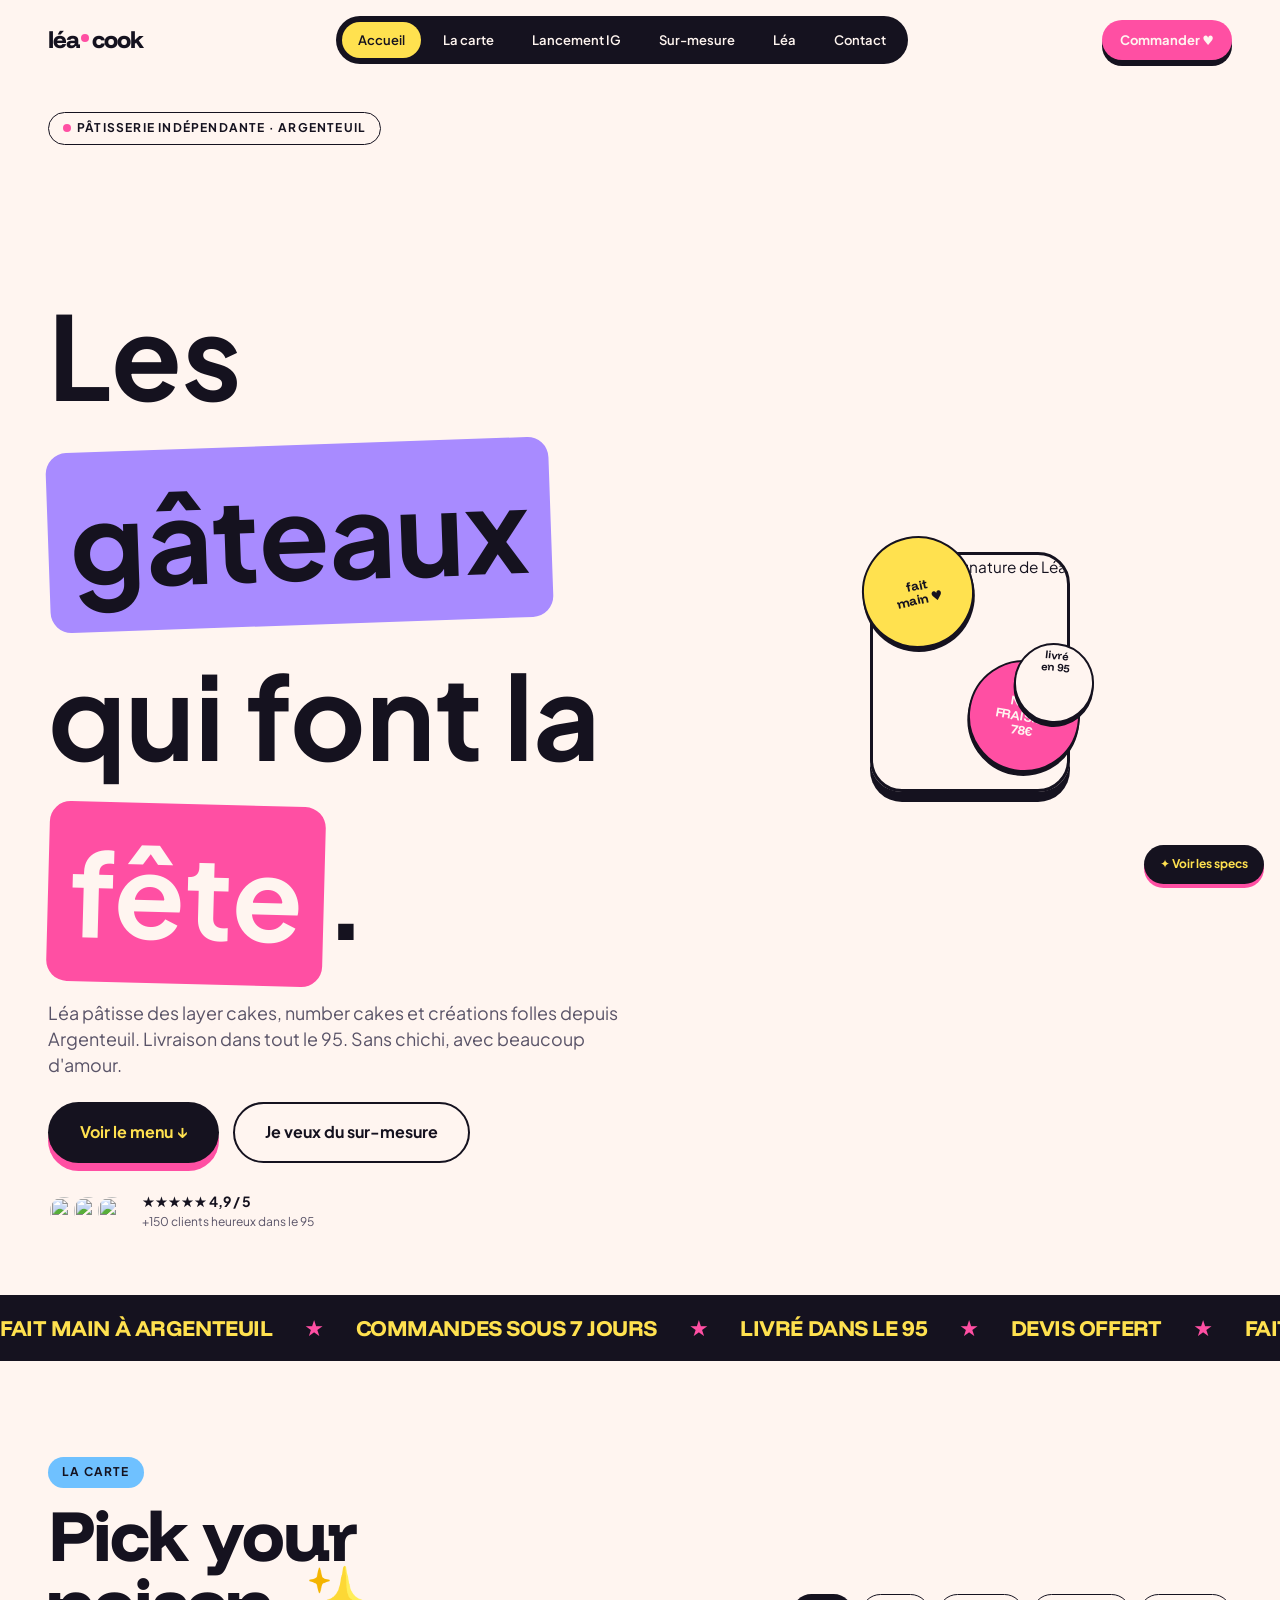
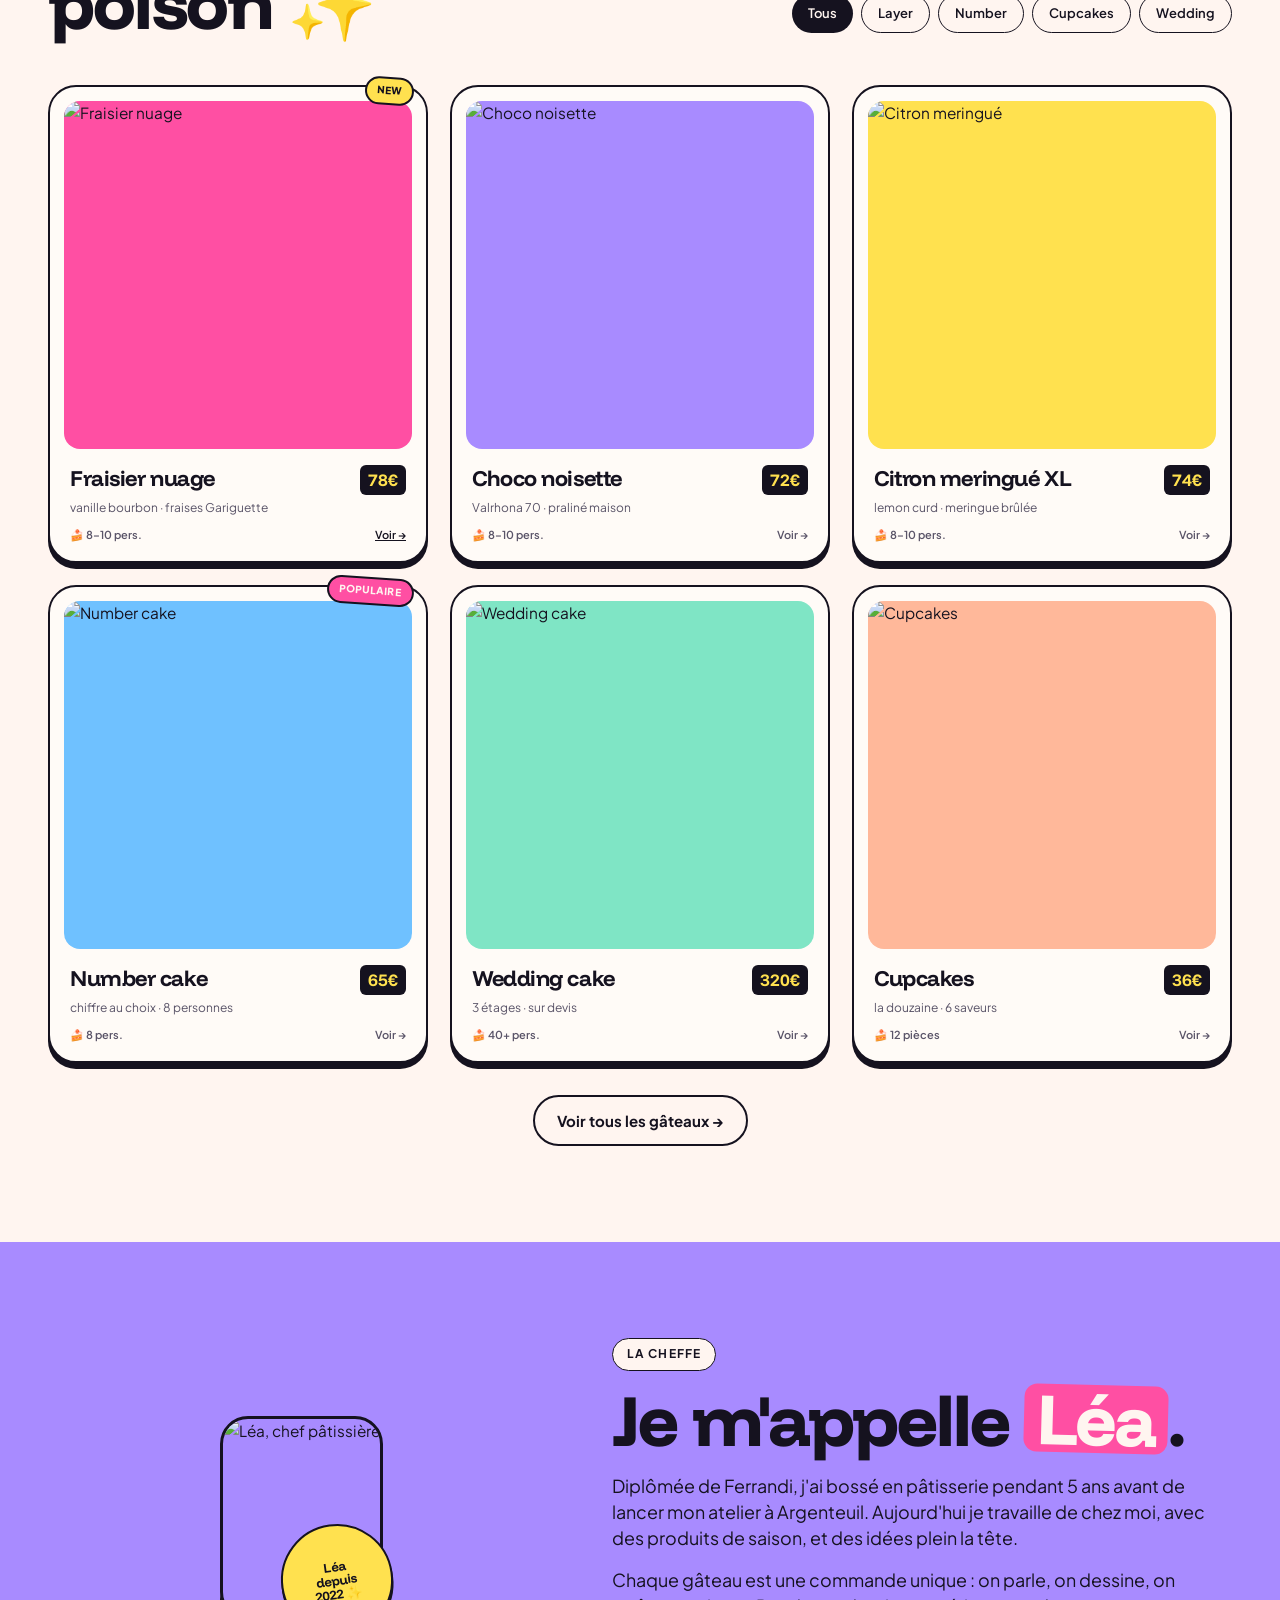
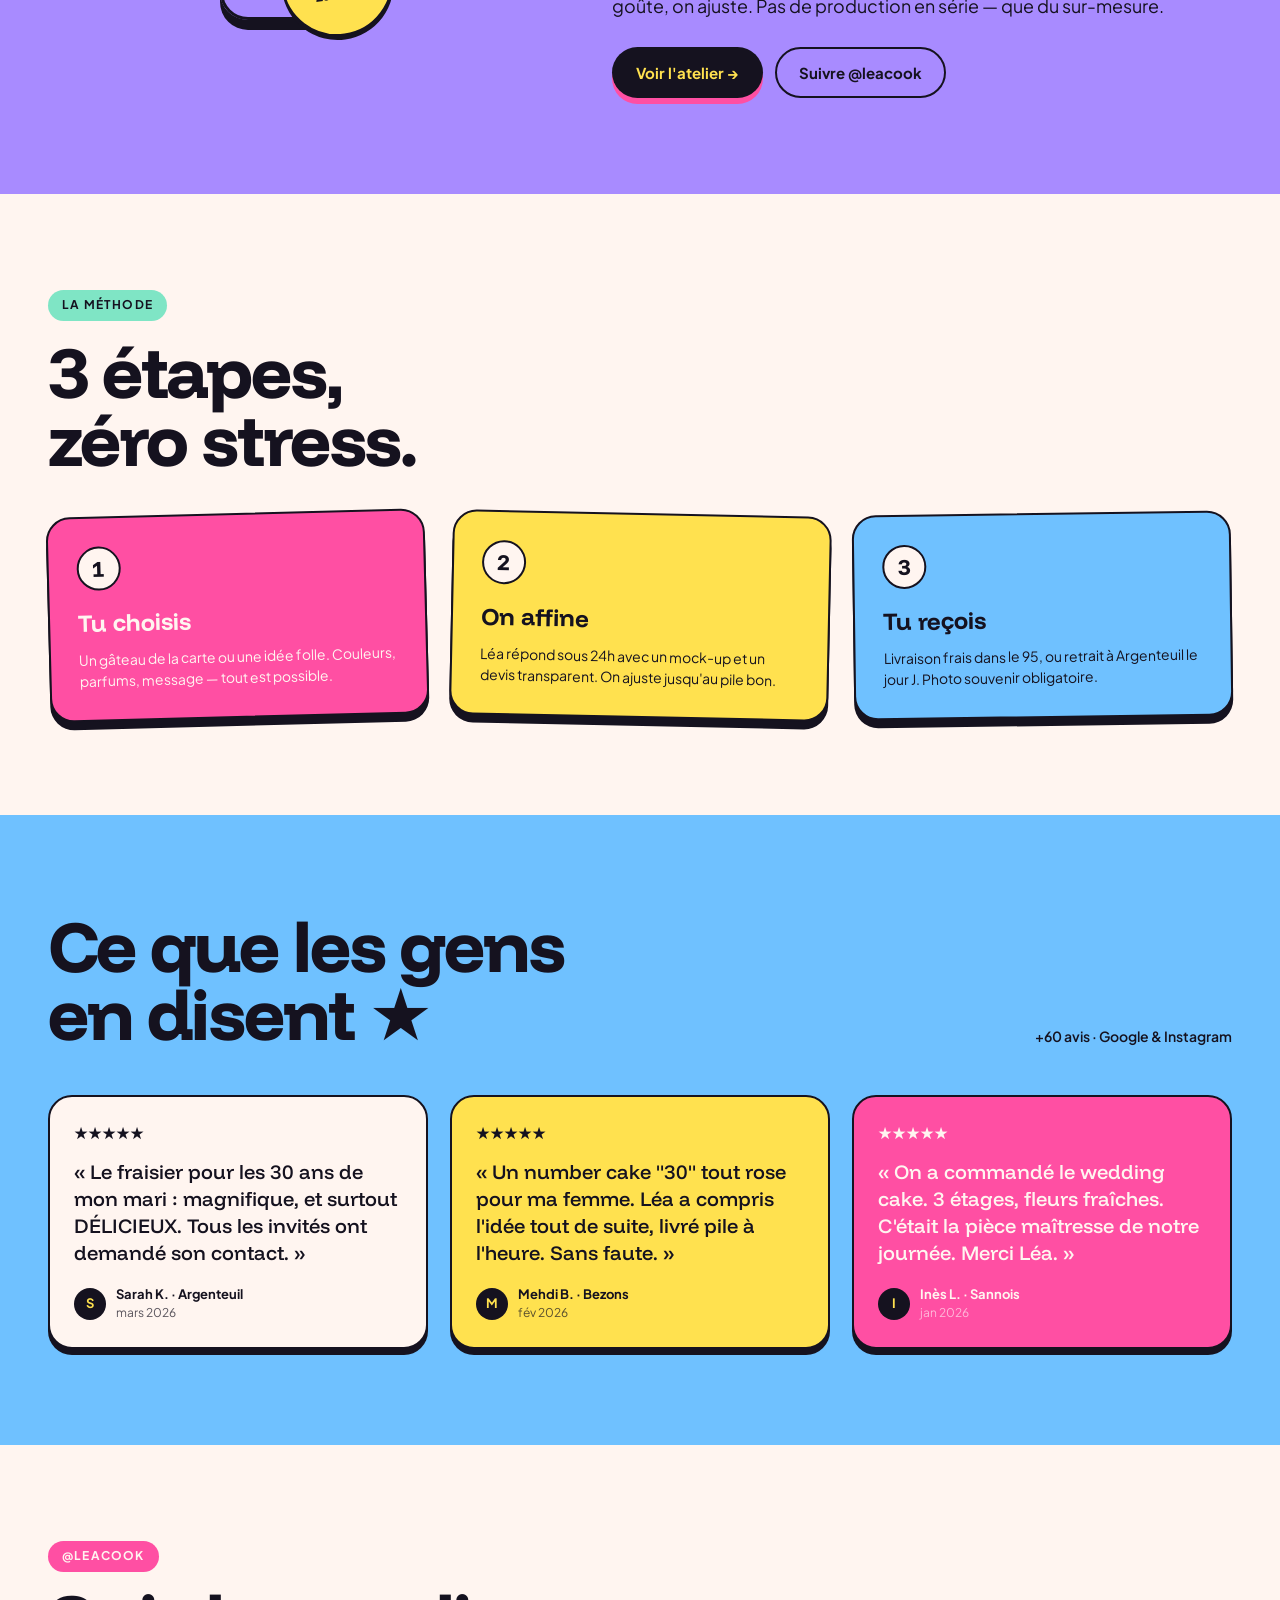
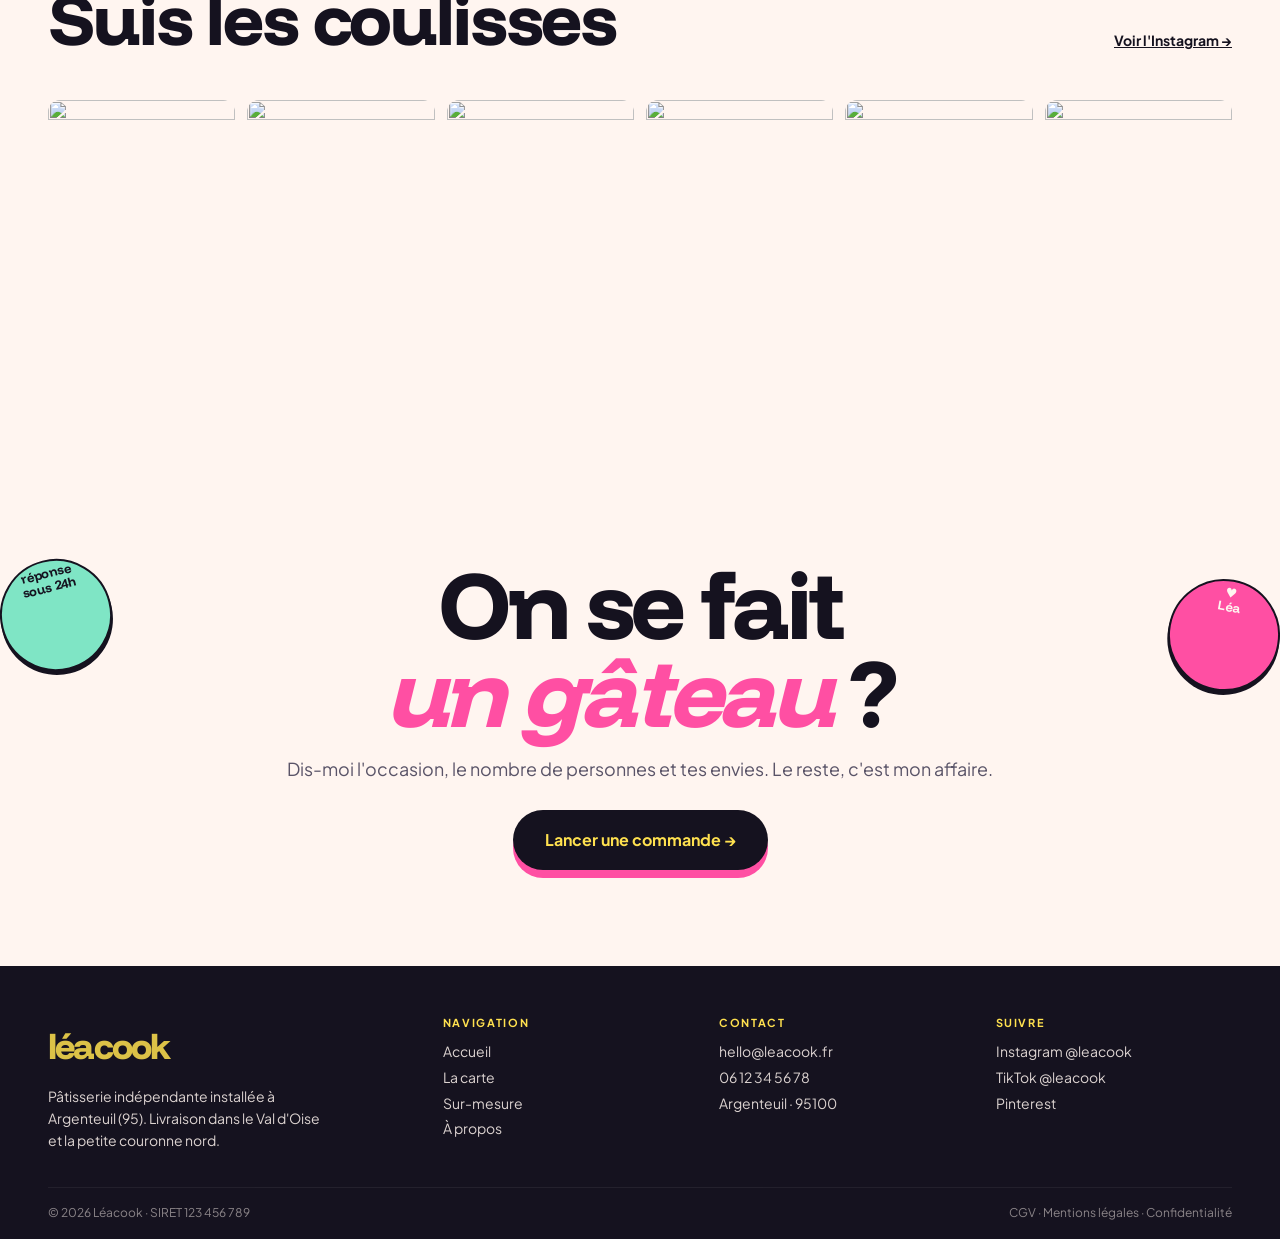
==== commit 9418e1f0: "Add files via upload" ====
--- a/léacook/index.html
+++ b/léacook/index.html
@@ -17,6 +17,7 @@
   <nav class="nav-links">
     <a href="index.html" class="active">Accueil</a>
     <a href="carte.html">La carte</a>
+    <a href="instagram.html">Lancement IG</a>
     <a href="#sur-mesure">Sur-mesure</a>
     <a href="#lea">Léa</a>
     <a href="#contact">Contact</a>
@@ -361,5 +362,6 @@
   ✦ Voir les specs
 </a>
 
+<script src="site.js"></script>
 </body>
 </html>
--- a/léacook/styles.css
+++ b/léacook/styles.css
@@ -158,6 +158,20 @@
 .nav-links a.active { background: var(--lemon); color: var(--ink); }
 .nav-links a:hover:not(.active) { background: rgba(255,255,255,0.12); }
 
+/* Mobile drawer */
+.nav-links--open {
+  display: flex !important;
+  flex-direction: column; gap: 4px;
+  position: fixed; top: 70px; left: 16px; right: 16px;
+  background: var(--ink); padding: 16px;
+  border-radius: 24px; border: 2px solid var(--ink);
+  box-shadow: 0 12px 32px rgba(0,0,0,0.25);
+  z-index: 60;
+}
+.nav-links--open a {
+  padding: 14px 18px; font-size: 15px;
+}
+
 .nav-burger {
   width: 42px; height: 42px; border-radius: 50%;
   background: var(--lemon); border: 2px solid var(--ink);
@@ -488,6 +502,47 @@
   box-shadow: 0 4px 0 var(--pink);
 }
 
+/* ---------- Mascot easter egg ---------- */
+.mascot {
+  position: fixed; bottom: 16px; left: 16px; z-index: 200;
+  pointer-events: none;
+  opacity: 0; transform: translateY(20px) scale(0.7);
+  transition: opacity .4s, transform .5s cubic-bezier(.4,1.7,.4,1);
+}
+.mascot--visible { opacity: 1; transform: translateY(0) scale(1); }
+.mascot__svg { display: block; animation: mascotBounce 1.1s ease-in-out infinite; }
+@keyframes mascotBounce {
+  0%, 100% { transform: translateY(0) rotate(-2deg); }
+  50% { transform: translateY(-10px) rotate(2deg); }
+}
+.mascot__bubble {
+  background: var(--cream); color: var(--ink);
+  border: 2.5px solid var(--ink);
+  padding: 8px 16px; border-radius: 18px;
+  font-family: var(--font-display); font-weight: 800; font-size: 20px;
+  display: inline-block; margin-bottom: 8px; margin-left: 50px;
+  position: relative;
+  box-shadow: 0 4px 0 var(--ink);
+  animation: mascotPop .4s cubic-bezier(.4,1.8,.4,1) both;
+}
+.mascot__bubble::after {
+  content: ''; position: absolute; left: 14px; bottom: -10px;
+  width: 0; height: 0;
+  border: 8px solid transparent;
+  border-top-color: var(--ink); border-bottom: 0;
+}
+.mascot__bubble::before {
+  content: ''; position: absolute; left: 17px; bottom: -6px;
+  width: 0; height: 0;
+  border: 5px solid transparent;
+  border-top-color: var(--cream); border-bottom: 0;
+  z-index: 1;
+}
+@keyframes mascotPop {
+  from { opacity: 0; transform: translateY(4px) scale(0.8); }
+  to { opacity: 1; transform: translateY(0) scale(1); }
+}
+
 /* ---------- Utilities ---------- */
 .no-mobile { display: none; }
 @media (min-width: 768px) { .no-mobile { display: initial; } .no-desktop { display: none; } }
